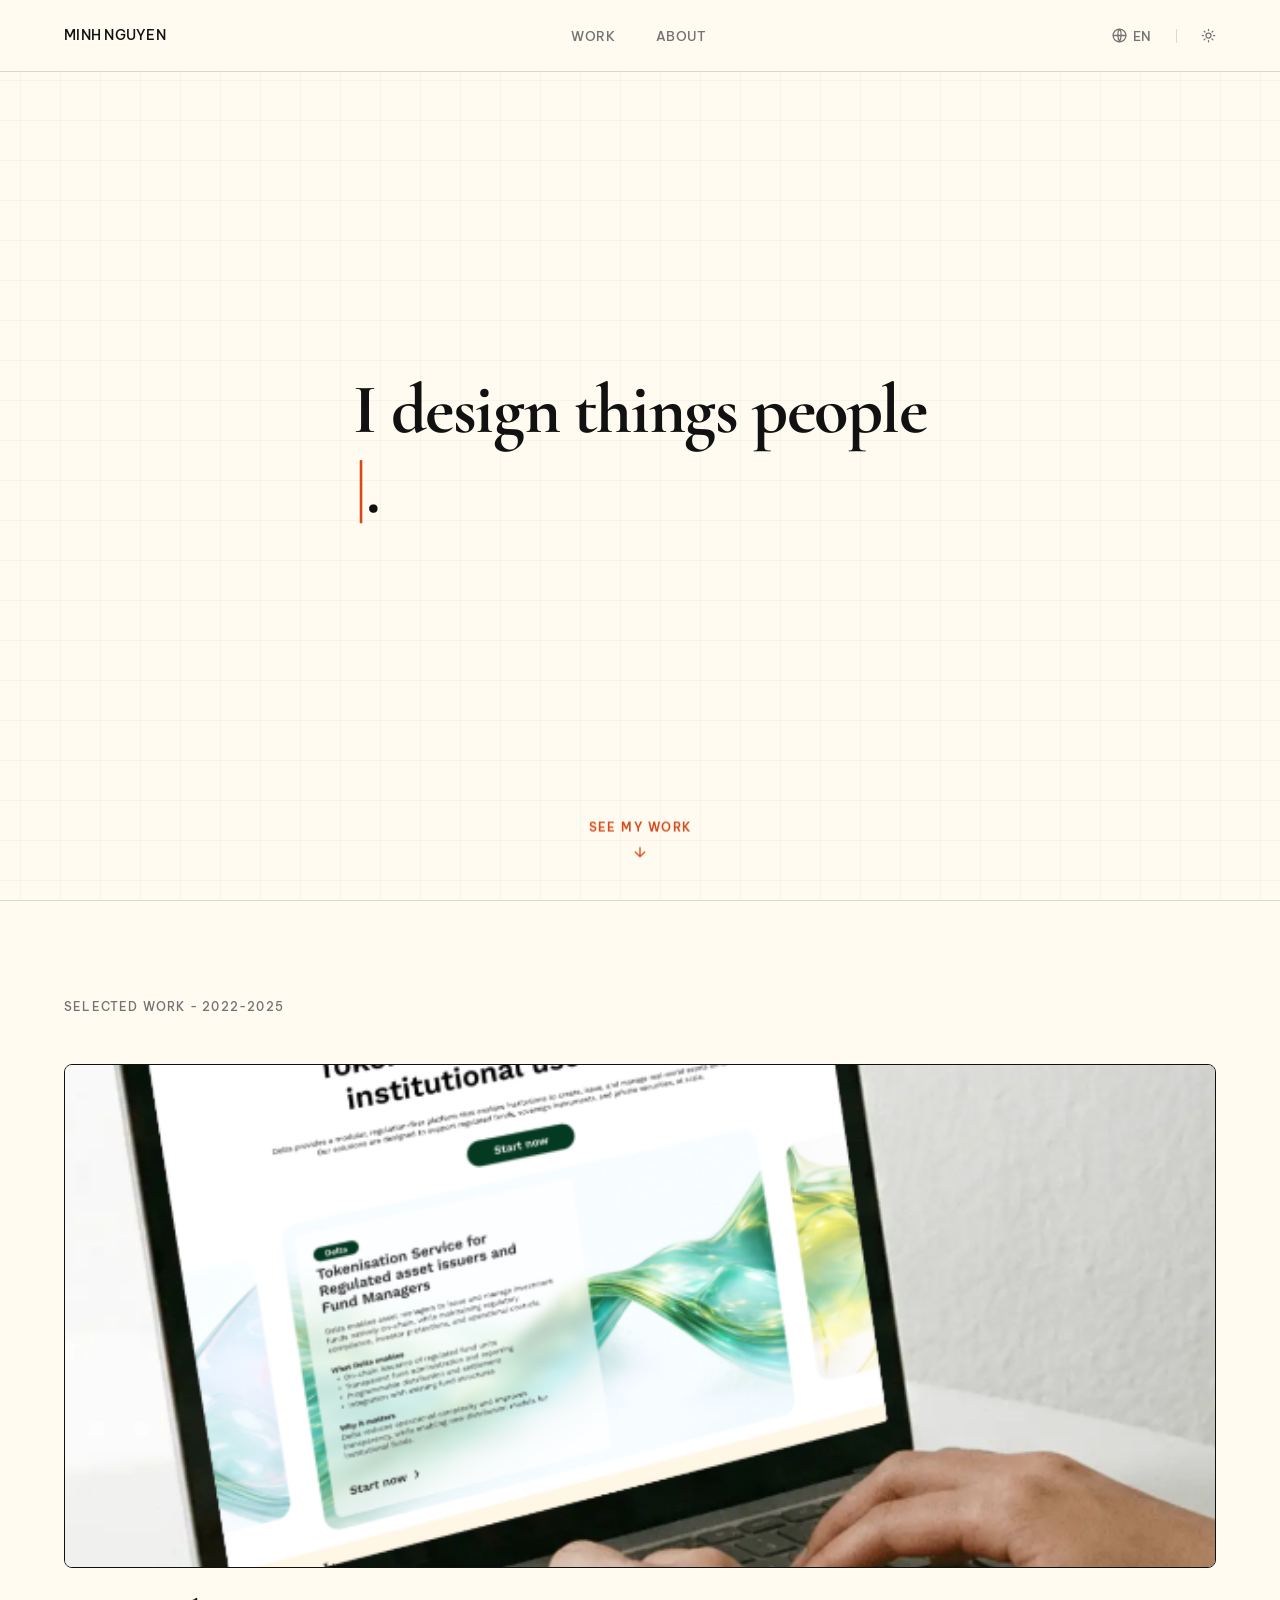
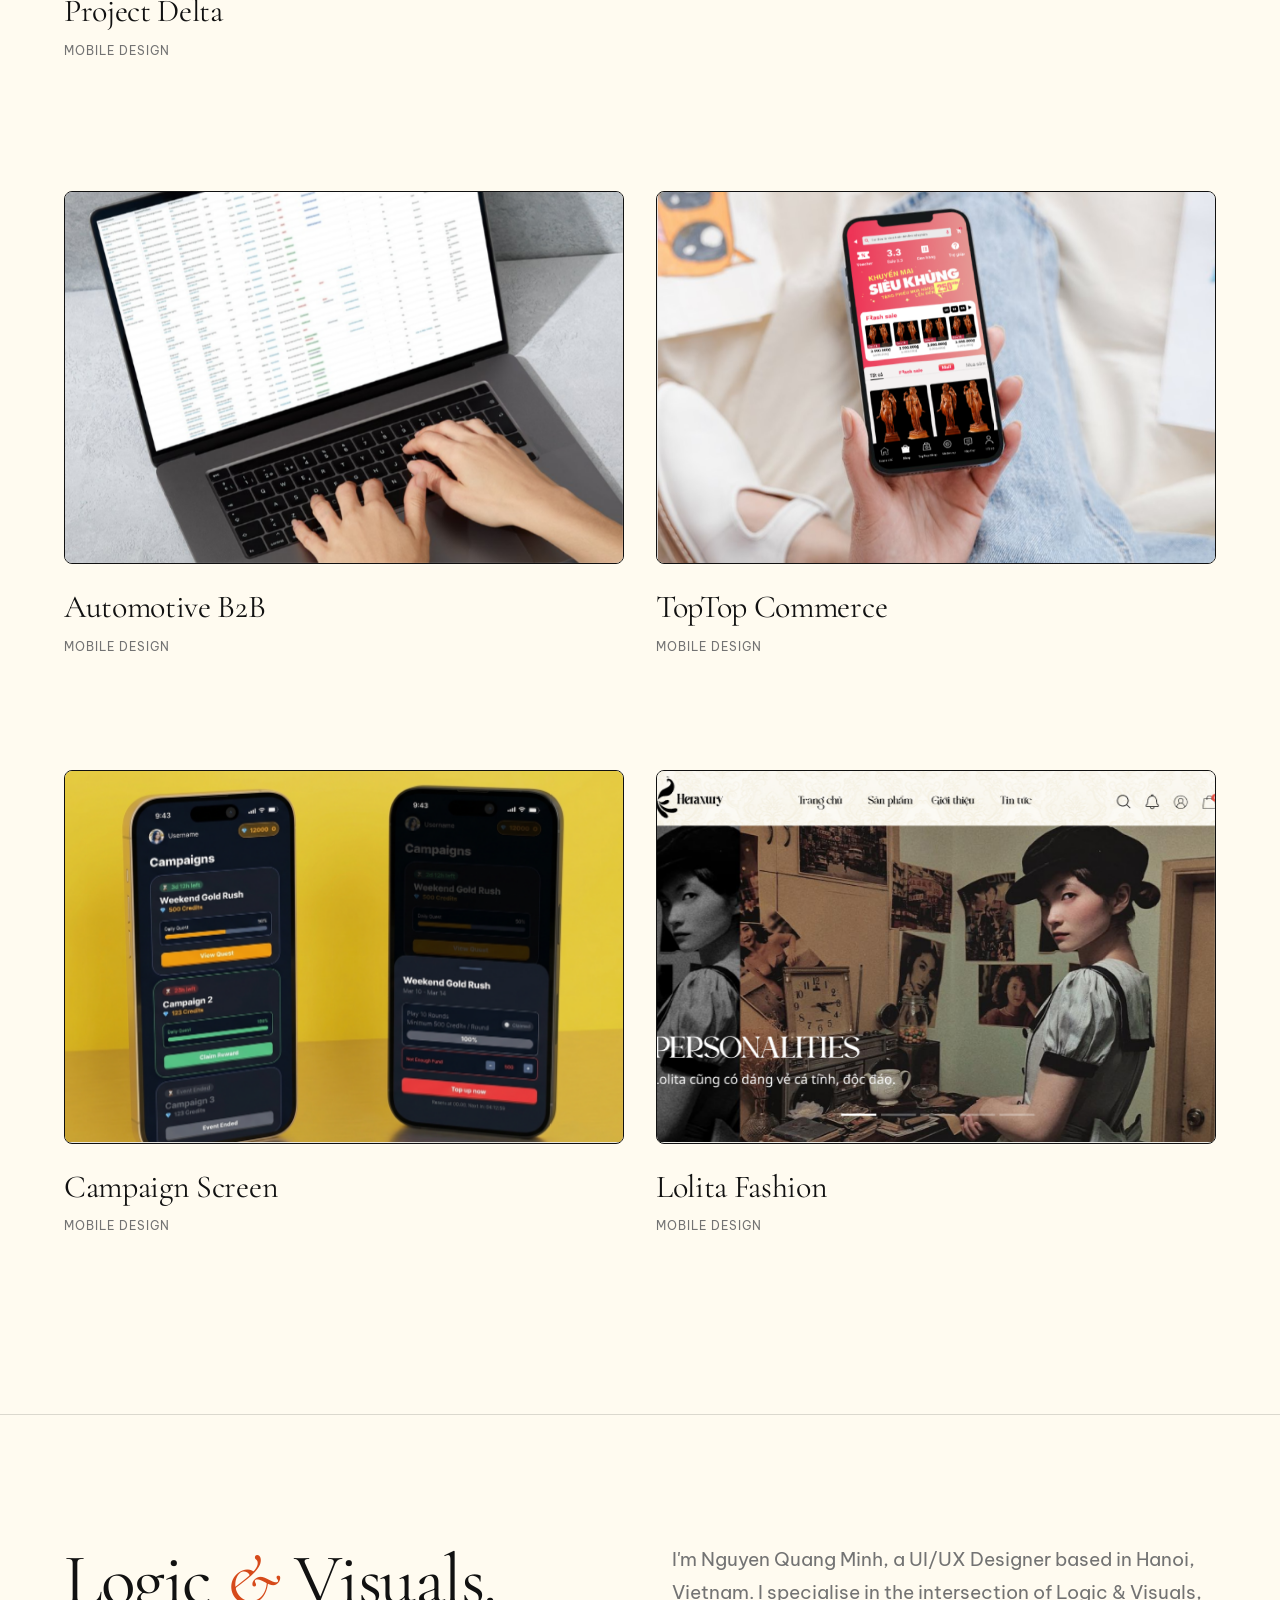
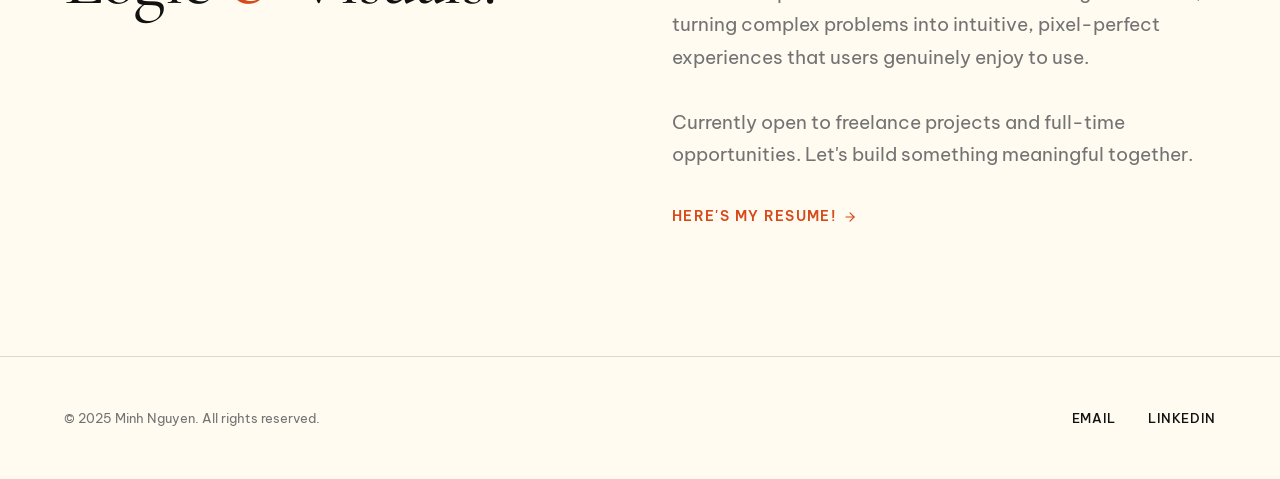
==== index.html @ 02932c45 "15052026" ====
<!doctype html>
<html lang="en">
  <head>
    <meta charset="UTF-8" />
    <meta name="viewport" content="width=device-width, initial-scale=1.0" />
    <meta name="description" content="Nguyen Quang Minh-UI/UX Designer based in Hanoi. I craft digital experiences that balance business goals with genuine human needs." />
    <title>Minh Nguyen-UI/UX Designer</title>

    <script>
      /* lang+theme bootstrap */ (function () {
        var l = localStorage.getItem("lang");
        if (l === "vi") document.documentElement.lang = "vi";
        var t = localStorage.getItem("theme");
        if (t === "dark") document.documentElement.dataset.theme = "dark";
      })();
    </script>

    <!-- --------------------------------------------------------------------------- Strict Typography Pair --------------------------------------------------------------------------- -->
    <link rel="preconnect" href="https://fonts.googleapis.com" />
    <link rel="preconnect" href="https://fonts.gstatic.com" crossorigin />
    <link href="https://fonts.googleapis.com/css2?family=Cormorant+Garamond:ital,wght@0,300;0,400;0,500;0,600;1,300;1,400;1,500;1,600&family=Be+Vietnam+Pro:ital,wght@0,300;0,400;0,500;1,300;1,400&display=swap" rel="stylesheet" />

    <!-- --------------------------------------------------------------------------- Styles --------------------------------------------------------------------------- -->
    <link rel="stylesheet" href="styles.css" />
  </head>
  <body>
    <!-- --------------------------------------------------------------------------- ── NAV ── --------------------------------------------------------------------------- -->
    <nav>
      <a href="#" class="nav-logo">Minh Nguyen</a>
      <ul class="nav-links">
        <li><a href="#work" data-i18n="nav.work">Work</a></li>
        <li><a href="#about" data-i18n="nav.about">About</a></li>
      </ul>
      <div class="nav-controls">
        <button class="nav-btn" id="langBtn" aria-label="Switch language">
          <svg viewBox="0 0 14 14" fill="none" aria-hidden="true">
            <circle cx="7" cy="7" r="6" stroke="currentColor" stroke-width="1.2" />
            <path d="M7 1c-2 2-2 8 0 12M7 1c2 2 2 8 0 12M1 7h12" stroke="currentColor" stroke-width="1.2" />
          </svg>
          <span id="langLabel">VI</span>
        </button>
        <div class="nav-divider" aria-hidden="true"></div>
        <button class="nav-btn" id="themeBtn" aria-label="Switch theme">
          <svg id="iconSun" viewBox="0 0 24 24" fill="none" stroke="currentColor" stroke-width="2" stroke-linecap="round" stroke-linejoin="round" aria-hidden="true">
            <circle cx="12" cy="12" r="4" />
            <path d="M12 2v2M12 20v2M4.93 4.93l1.41 1.41M17.66 17.66l1.41 1.41M2 12h2M20 12h2M4.93 19.07l1.41-1.41M17.66 6.34l1.41-1.41" />
          </svg>
          <svg id="iconMoon" viewBox="0 0 24 24" fill="none" stroke="currentColor" stroke-width="2" stroke-linecap="round" stroke-linejoin="round" aria-hidden="true">
            <path d="M12 3a6 6 0 0 0 9 9 9 9 0 1 1-9-9Z" />
          </svg>
        </button>
      </div>
    </nav>

    <!-- --------------------------------------------------------------------------- ── HERO ── --------------------------------------------------------------------------- -->
    <header class="hero">
      <div class="container hero-content">
        <h1 class="hero-headline fade-up">
          <span id="heroBase" class="tw-static">
            <span class="lang-en">I design things people</span>
            <span class="lang-vi">Tôi thiết kế những sản phẩm</span>
          </span>
          <span class="tw-dynamic"> <em id="typewriterWord">love to use</em><span class="tw-cursor">|</span>. </span>
        </h1>
      </div>
      <a href="#work" class="hero-bounce fade-up" id="heroCta" style="transition-delay: 0.15s">
        <span>
          <span class="lang-en">See my work</span>
          <span class="lang-vi">Xem các dự án</span>
        </span>
        <svg width="16" height="16" viewBox="0 0 24 24" fill="none" stroke="currentColor" stroke-width="2" stroke-linecap="round" stroke-linejoin="round" aria-hidden="true">
          <path d="M12 5v14M5 12l7 7 7-7" />
        </svg>
      </a>
    </header>

    <hr class="divider" />

    <!-- --------------------------------------------------------------------------- -- SELECTED WORK -- --------------------------------------------------------------------------- -->
    <section class="works-section" id="work">
      <div class="container">
        <span class="section-title fade-up">
          <span class="lang-en">Selected Work - 2022-2025</span>
          <span class="lang-vi">Dự án tiêu biểu</span>
        </span>

        <div class="works-grid">
          <a href="project_Project Delta.html" class="work-item feature-full fade-up">
            <div class="work-image">
              <img src="img/delta project/Project Delta Thumbnail.png?v=2" alt="Project Delta" loading="lazy" />
            </div>
            <div class="work-meta">
              <div>
                <h3 class="work-title">
                  <span class="lang-en">Project Delta</span>
                  <span class="lang-vi">Dự án Delta</span>
                </h3>
                <span class="work-tag">
                  <span class="lang-en">Mobile Design</span>
                  <span class="lang-vi">Thiết kế Ứng dụng Di động</span>
                </span>
              </div>
            </div>
          </a>

          <a href="project_automotives.html" class="work-item half-width fade-up">
            <div class="work-image">
              <img src="img/Automotives project/Automotives Thumbnail.png?v=2" alt="Automotives System Design" loading="lazy" />
            </div>
            <div class="work-meta">
              <div>
                <h3 class="work-title">
                  <span class="lang-en">Automotive B2B</span>
                  <span class="lang-vi">Automotive B2B</span>
                </h3>
                <span class="work-tag">
                  <span class="lang-en">Mobile Design</span>
                  <span class="lang-vi">Thiết kế Mobile</span>
                </span>
              </div>
            </div>
          </a>

          <a href="project_toptop.html" class="work-item half-width fade-up">
            <div class="work-image">
              <img src="img/Toptop project/Toptop thumbnail.png?v=2" alt="TopTop Social E-commerce" loading="lazy" />
            </div>
            <div class="work-meta">
              <div>
                <h3 class="work-title">
                  <span class="lang-en">TopTop Commerce</span>
                  <span class="lang-vi">Social Commerce</span>
                </h3>
                <span class="work-tag">
                  <span class="lang-en">Mobile Design</span>
                  <span class="lang-vi">Thiết kế Mobile</span>
                </span>
              </div>
            </div>
          </a>

          <a href="project_s1.html" class="work-item half-width fade-up">
            <div class="work-image">
              <img src="img/small project 1/Project 1 Thumbnail.png?v=2" alt="Game App Campaign Screen" loading="lazy" />
            </div>
            <div class="work-meta">
              <div>
                <h3 class="work-title">
                  <span class="lang-en">Campaign Screen</span>
                  <span class="lang-vi">Campaign Screen</span>
                </h3>
                <span class="work-tag">
                  <span class="lang-en">Mobile Design</span>
                  <span class="lang-vi">Thiết kế Mobile</span>
                </span>
              </div>
            </div>
          </a>

          <a href="project_heraxury.html" class="work-item half-width fade-up">
            <div class="work-image">
              <img src="img/heraxury project/Heraxury Thumbnail.png?v=2" alt="Lolita Fashion" loading="lazy" />
            </div>
            <div class="work-meta">
              <div>
                <h3 class="work-title">
                  <span class="lang-en">Lolita Fashion</span>
                  <span class="lang-vi">Thời trang Lolita</span>
                </h3>
                <span class="work-tag">
                  <span class="lang-en">Mobile Design</span>
                  <span class="lang-vi">Thiết kế Mobile</span>
                </span>
              </div>
            </div>
          </a>
        </div>
      </div>
    </section>

    <hr class="divider" />

    <!-- --------------------------------------------------------------------------- ── ABOUT & CONTACT ── --------------------------------------------------------------------------- -->
    <section class="about-section" id="about">
      <div class="container">
        <div class="about-grid">
          <div class="about-left fade-up">
            <h2>
              <span class="lang-en">Logic <em>&amp;</em> Visuals.</span>
              <span class="lang-vi">Logic <em>&amp;</em> Visuals.</span>
            </h2>
          </div>
          <div class="about-right fade-up" style="transition-delay: 0.1s">
            <p>
              <span class="lang-en">I'm Nguyen Quang Minh, a UI/UX Designer based in Hanoi, Vietnam. I specialise in the intersection of Logic & Visuals, turning complex problems into intuitive, pixel-perfect experiences that users genuinely enjoy to use.</span>
              <span class="lang-vi">Tôi là Nguyễn Quang Minh, một nhà thiết kế UI/UX tại Hà Nội. Tôi chuyên sâu vào sự giao thoa giữa Logic & Visuals, biến những bài toán phức tạp thành những trải nghiệm trực quan, hoàn hảo tới từng pixel mà người dùng thực sự yêu thích.</span>
            </p>
            <p>
              <span class="lang-en">Currently open to freelance projects and full-time opportunities. Let's build something meaningful together.</span>
              <span class="lang-vi">Hiện đang tìm kiếm các dự án freelance và cơ hội làm việc toàn thời gian. Hãy cùng nhau tạo nên những điều ý nghĩa.</span>
            </p>

            <div style="margin-top: 1.5rem">
              <a href="files/Nguyen Quang Minh's resume_April-2026.pdf" target="_blank" style="font-family: var(--sans); font-size: 0.85rem; font-weight: 600; text-transform: uppercase; letter-spacing: 0.1em; color: var(--accent); text-decoration: none; display: inline-flex; align-items: center; gap: 0.4rem; transition: opacity 0.2s" onmouseover="this.style.opacity = '0.8'" onmouseout="this.style.opacity = '1'">
                <span class="lang-en">HERE'S MY RESUME!</span>
                <span class="lang-vi">XEM QUA CV CỦA TÔI!</span>
                <svg width="14" height="14" viewBox="0 0 24 24" fill="none" stroke="currentColor" stroke-width="2" stroke-linecap="round" stroke-linejoin="round">
                  <path d="M5 12h14"></path>
                  <path d="m12 5 7 7-7 7"></path>
                </svg>
              </a>
            </div>
          </div>
        </div>
      </div>
    </section>

    <hr class="divider" />

    <button class="back-to-top" id="backToTop" aria-label="Back to top">
      <svg viewBox="0 0 24 24" fill="none" stroke="currentColor" stroke-width="2" stroke-linecap="round" stroke-linejoin="round">
        <path d="M12 19V5M5 12l7-7 7 7" />
      </svg>
    </button>

    <script src="script.js"></script>
    <footer>
      <div class="container footer-inner">
        <p class="footer-copy">© 2025 Minh Nguyen. All rights reserved.</p>
        <ul class="footer-links">
          <li>
            <a href="https://mail.google.com/mail/?view=cm&fs=1&to=minh.nguyen.workmail01@gmail.com" target="_blank"> Email </a>
          </li>
          <li>
            <a href="https://www.linkedin.com/in/nq-minh-477401239/" target="_blank" rel="noopener">LinkedIn</a>
          </li>
        </ul>
      </div>
    </footer>
  </body>
</html>
---- styles.css ----
/* =============================================
   MINH NGUYEN-PREMIUM PORTFOLIO  |  styles.css
   ============================================= */

*,
*::before,
*::after {
  box-sizing: border-box;
  margin: 0;
  padding: 0;
}

:root {
  /* Editorial Palette */
 --bg: #fffbf0; /* Warm Yellowish Paper */
 --fg: #111111;
 --fg-muted: #737373;
 --accent: #d64a1a;
 --card-bg: #ecebe6;
  
  /* Dual Grid System */
 --grid-line: rgba(17, 17, 17, 0.03);   /* Faint graph paper */
 --border-line: rgba(17, 17, 17, 0.15); /* Stronger UI strokes */
 --nav-bg: rgba(255, 251, 240, 0.85); /* Note: updated to match #fffbf0 (rgb: 255, 251, 240) */

 --nav-h: 72px;
 --grid-size: 40px;
  
  /* Unified Spacing System */
 --gutter: clamp(24px, 5vw, 64px);
 --wrap: 1280px;

  /* Strict Typography Pair */
 --serif: "Cormorant Garamond", Georgia, serif;
 --sans: "Be Vietnam Pro", system-ui, sans-serif;
}

/* ── BILINGUAL SUPPORT ── */
html[lang="en"] .lang-vi {
  display: none !important;
}
html[lang="vi"] .lang-en {
  display: none !important;
}

[data-theme="dark"] {
 --bg: #111111;
 --fg: #f2f2f2;
 --fg-muted: #888888;
 --accent: #eb5e2b;
 --card-bg: #1a1a1a;
 --grid-line: rgba(242, 242, 242, 0.03); 
 --border-line: rgba(242, 242, 242, 0.2); 
 --nav-bg: rgba(17, 17, 17, 0.85);
}

/* Light mode: show sun (current state = light) */
#iconSun  { display: block; }
#iconMoon { display: none; }
/* Dark mode: show moon (current state = dark) */
[data-theme="dark"] #iconSun  { display: none; }
[data-theme="dark"] #iconMoon { display: block; }

html {
  scroll-behavior: smooth;
  font-size: 16px;
  background-color: var(--bg);
  background-image: 
    linear-gradient(var(--grid-line) 1px, transparent 1px),
    linear-gradient(90deg, var(--grid-line) 1px, transparent 1px);
  background-size: var(--grid-size) var(--grid-size);
  background-position: center top;
  background-attachment: fixed;
}

body {
  font-family: var(--sans);
  color: var(--fg);
  font-size: 1rem;
  line-height: 1.6;
  overflow-x: hidden;
 -webkit-font-smoothing: antialiased;
 -moz-osx-font-smoothing: grayscale;
  transition: background 0.4s ease, color 0.4s ease;
}

::selection {
  background: var(--fg);
  color: var(--bg);
}

/* ── UTILITY CONTAINERS ── */
.container {
  max-width: var(--wrap);
  margin-left: auto;
  margin-right: auto;
  padding-left: var(--gutter);
  padding-right: var(--gutter);
}

.divider {
  height: 1px;
  background-color: var(--border-line);
  width: 100%;
  margin: 0;
  border: none;
}

/* ── NAV ── */
nav {
  position: fixed;
  top: 0;
  left: 0;
  right: 0;
  height: var(--nav-h);
  display: flex;
  align-items: center;
  justify-content: space-between;
  padding: 0 var(--gutter);
  z-index: 100;
  background: var(--nav-bg);
  backdrop-filter: blur(12px);
 -webkit-backdrop-filter: blur(12px);
  border-bottom: 1px solid var(--border-line);
  transition: background 0.4s ease, border-color 0.4s ease;
}

.nav-logo {
  font-family: var(--sans);
  font-size: 0.85rem;
  font-weight: 500;
  letter-spacing: 0.02em;
  text-transform: uppercase;
  text-decoration: none;
  color: var(--fg);
}

.nav-links {
  display: flex;
  gap: 2.5rem;
  list-style: none;
}

.nav-links a {
  font-size: 0.8rem;
  font-weight: 500;
  color: var(--fg-muted);
  text-decoration: none;
  letter-spacing: 0.04em;
  text-transform: uppercase;
  transition: color 0.3s cubic-bezier(0.25, 0.46, 0.45, 0.94);
}

.nav-links a:hover {
  color: var(--fg);
}

.nav-controls {
  display: flex;
  align-items: center;
  gap: 1.5rem;
}

.nav-btn {
  background: none;
  border: none;
  padding: 0;
  cursor: pointer;
  font-family: var(--sans);
  font-size: 0.8rem;
  font-weight: 500;
  letter-spacing: 0.04em;
  text-transform: uppercase;
  color: var(--fg-muted);
  transition: color 0.3s;
  display: flex;
  align-items: center;
  gap: 0.4rem;
}

.nav-btn:hover {
  color: var(--fg);
}

.nav-btn svg {
  width: 15px;
  height: 15px;
}

.nav-divider {
  width: 1px;
  height: 14px;
  background: var(--border-line);
}

/*--MINIMAL HERO--*/
.hero {
  height: 100svh;
  display: flex;
  flex-direction: column;
  padding-top: var(--nav-h);
}

.hero-content {
  flex: 1;
  display: flex;
  flex-direction: column;
  justify-content: center;
  max-width: 1100px;
}

.hero-headline {
  font-family: var(--serif);
  font-size: clamp(2.6rem, 5.5vw, 5rem);
  font-weight: 700;
  line-height: calc(var(--grid-size) * 2); padding-top: 10px;
  letter-spacing:-0.02em;
  color: var(--fg);
  margin-bottom: 0px;
  text-wrap: balance;
}

.hero-headline em {
  font-style: italic;
  color: var(--accent);
}

.hero-sub {
  font-size: clamp(1rem, 1.6vw, 1.2rem);
  color: var(--fg-muted);
  max-width: 48ch;
  line-height: 1.75;
  font-weight: 400;
}

/* Typewriter two-line structure */
.tw-static,
.tw-dynamic {
  display: block;
}

/* Typewriter cursor blink */
.tw-cursor {
  display: inline-block;
  color: var(--accent);
  font-weight: 300;
  animation: blink 1s step-end infinite;
  margin-left: 2px;
}

@keyframes blink {
  0%, 100% { opacity: 1; }
  50%       { opacity: 0; }
}

/* Bouncing See my work CTA--pinned to bottom, centered */
.hero-bounce {
  display: flex;
  flex-direction: column;
  align-items: center;
  gap: 0.4rem;
  font-family: var(--sans);
  font-size: 0.75rem;
  font-weight: 600;
  text-transform: uppercase;
  letter-spacing: 0.12em;
  color: var(--accent);
  text-decoration: none;
  padding-bottom: 2.5rem;
  width: 100%;
  animation: gentleBob 2.2s ease-in-out infinite;
  will-change: transform;
  transition: color 0.2s, opacity 0.2s;
}

.hero-bounce:hover {
  opacity: 0.8;
}

@keyframes gentleBob {
  0%, 100% { transform: translateY(0); }
  50%       { transform: translateY(6px); }
}

/*--BACK TO TOP--*/
.back-to-top {
  position: fixed;
  bottom: 2rem;
  right: 2rem;
  width: 44px;
  height: 44px;
  display: flex;
  align-items: center;
  justify-content: center;
  border: 1px solid var(--border-line);
  border-radius: 50%;
  background: var(--nav-bg);
  backdrop-filter: blur(12px);
 -webkit-backdrop-filter: blur(12px);
  color: var(--fg-muted);
  cursor: pointer;
  z-index: 90;
  opacity: 0;
  transform: translateY(8px);
  transition: opacity 0.3s ease, transform 0.3s ease, color 0.2s, border-color 0.2s;
  pointer-events: none;
}

.back-to-top.visible {
  opacity: 1;
  transform: translateY(0);
  pointer-events: auto;
}

.back-to-top:hover {
  color: var(--fg);
  border-color: var(--fg-muted);
}

.back-to-top svg {
  width: 16px;
  height: 16px;
}

/* ── WORKS (PREMIUM GRID) ── */
.works-section {
  padding: 6rem 0 8rem;
}

.section-title {
  font-family: var(--sans);
  font-size: 0.75rem;
  font-weight: 500;
  text-transform: uppercase;
  letter-spacing: 0.1em;
  color: var(--fg-muted);
  margin-bottom: 3rem;
  display: block;
}

/* Editorial offset grid */
.works-grid {
  display: grid;
  grid-template-columns: repeat(12, 1fr);
  gap: 4rem 2rem;
}

.work-item {
  display: flex;
  flex-direction: column;
  text-decoration: none;
  color: var(--fg);
}

/* Balanced Geometric Grid System */
.work-item.feature-full {
  grid-column: 1 /-1;
  margin-bottom: 4rem;
}
.work-item.half-width {
  grid-column: span 6;
  margin-bottom: 3rem;
}
.work-item.feature-full .work-image {
  aspect-ratio: 16 / 7;
}
/* Ensure clean stacking on tablet/mobile */
@media (max-width: 991px) {
  .work-item.half-width {
    grid-column: 1 /-1;
  }
}

.work-image {
  position: relative;
  width: 100%;
  aspect-ratio: 3 / 2; /* Harmonized ratio for geometric grid */
  overflow: hidden;
  background: var(--card-bg);
  border-radius: 8px;
  margin-bottom: 1.5rem;
  border: 1px solid var(--fg);
  transition:
    border-color 0.4s cubic-bezier(0.2, 0, 0, 1),
    transform 0.4s cubic-bezier(0.2, 0, 0, 1);
}

/* Feature centerpiece maintains its cinematic scale */
.work-item.feature-full .work-image {
  aspect-ratio: 16 / 7;
}

.work-item:hover .work-image {
  border-color: var(--accent);
  transform: translateY(-4px);
}

.work-image img {
  width: 100%;
  height: 100%;
  object-fit: cover;
  transition: transform 0.8s cubic-bezier(0.25, 1, 0.5, 1);
  will-change: transform;
}

.work-item:hover .work-image img {
  transform: scale(1.03);
}

/* Twin image hover reveal */
.work-image .img-hover {
  position: absolute;
  top: 0; left: 0;
  opacity: 0;
  transition: opacity 0.5s ease;
}

.work-item:hover .img-hover {
  opacity: 1;
}

.work-meta {
  display: flex;
  justify-content: space-between;
  align-items: baseline;
  gap: 1rem;
}

.work-title {
  font-family: var(--serif);
  font-size: 2rem;
  font-weight: 400;
  line-height: 1.2;
  letter-spacing:-0.01em;
  margin-bottom: 0.4rem;
}

.work-tag {
  font-size: 0.75rem;
  text-transform: uppercase;
  letter-spacing: 0.08em;
  color: var(--fg-muted);
}

/* ── ABOUT & CONTACT ── */
.about-section {
  padding: 8rem 0;
}

.about-grid {
  display: grid;
  grid-template-columns: 1fr 1fr;
  gap: 4rem;
}

.about-left h2 {
  font-family: var(--serif);
  font-size: clamp(3rem, 6vw, 4.5rem);
  font-weight: 400;
  line-height: 1.05;
  letter-spacing:-0.02em;
  margin-bottom: 2rem;
}

.about-left h2 em {
  font-style: italic;
  color: var(--accent);
}

.about-right p {
  font-size: 1.2rem;
  line-height: 1.7;
  color: var(--fg-muted);
  max-width: 44ch;
  margin-bottom: 2rem;
}

.about-right p strong {
  color: var(--fg);
  font-weight: 500;
}

.skills-list {
  display: flex;
  flex-wrap: wrap;
  gap: 0.6rem;
  margin-top: 3rem;
}

.skill-tag {
  font-size: 0.75rem;
  text-transform: uppercase;
  letter-spacing: 0.08em;
  padding: 0.8rem;
  border: 1px solid var(--border-line);
  border-radius: 100px;
  color: var(--fg);
}

/* ── FOOTER ── */
footer {
  padding: 3rem 0;
}

.footer-inner {
  display: flex;
  justify-content: space-between;
  align-items: center;
}

.footer-copy {
  font-size: 0.8rem;
  color: var(--fg-muted);
}

.footer-links {
  display: flex;
  gap: 2rem;
  list-style: none;
}

.footer-links a {
  font-size: 0.8rem;
  font-weight: 500;
  color: var(--fg);
  text-decoration: none;
  text-transform: uppercase;
  letter-spacing: 0.05em;
  transition: color 0.3s;
}

.footer-links a:hover {
  color: var(--accent);
}

/* ── ANIMATIONS ── */
.fade-up {
  opacity: 0;
  transform: translateY(30px);
  transition: opacity 1s cubic-bezier(0.2, 0.8, 0.2, 1), transform 1s cubic-bezier(0.2, 0.8, 0.2, 1);
}

.fade-up.visible {
  opacity: 1;
  transform: translateY(0);
}

/* ── RESPONSIVE ── */
@media (max-width: 1024px) {
  .work-item.large,
  .work-item.small,
  .work-item.medium-left,
  .work-item.medium-right {
    grid-column: span 12;
    margin-top: 0;
    margin-bottom: 4rem;
  }
  
  .works-grid {
    gap: 0;
  }
}

@media (max-width: 768px) {
  .nav-links {
    display: none;
  }

  .about-grid {
    grid-template-columns: 1fr;
    gap: 3rem;
  }

  .footer-inner {
    flex-direction: column;
    align-items: flex-start;
    gap: 1.5rem;
  }
}
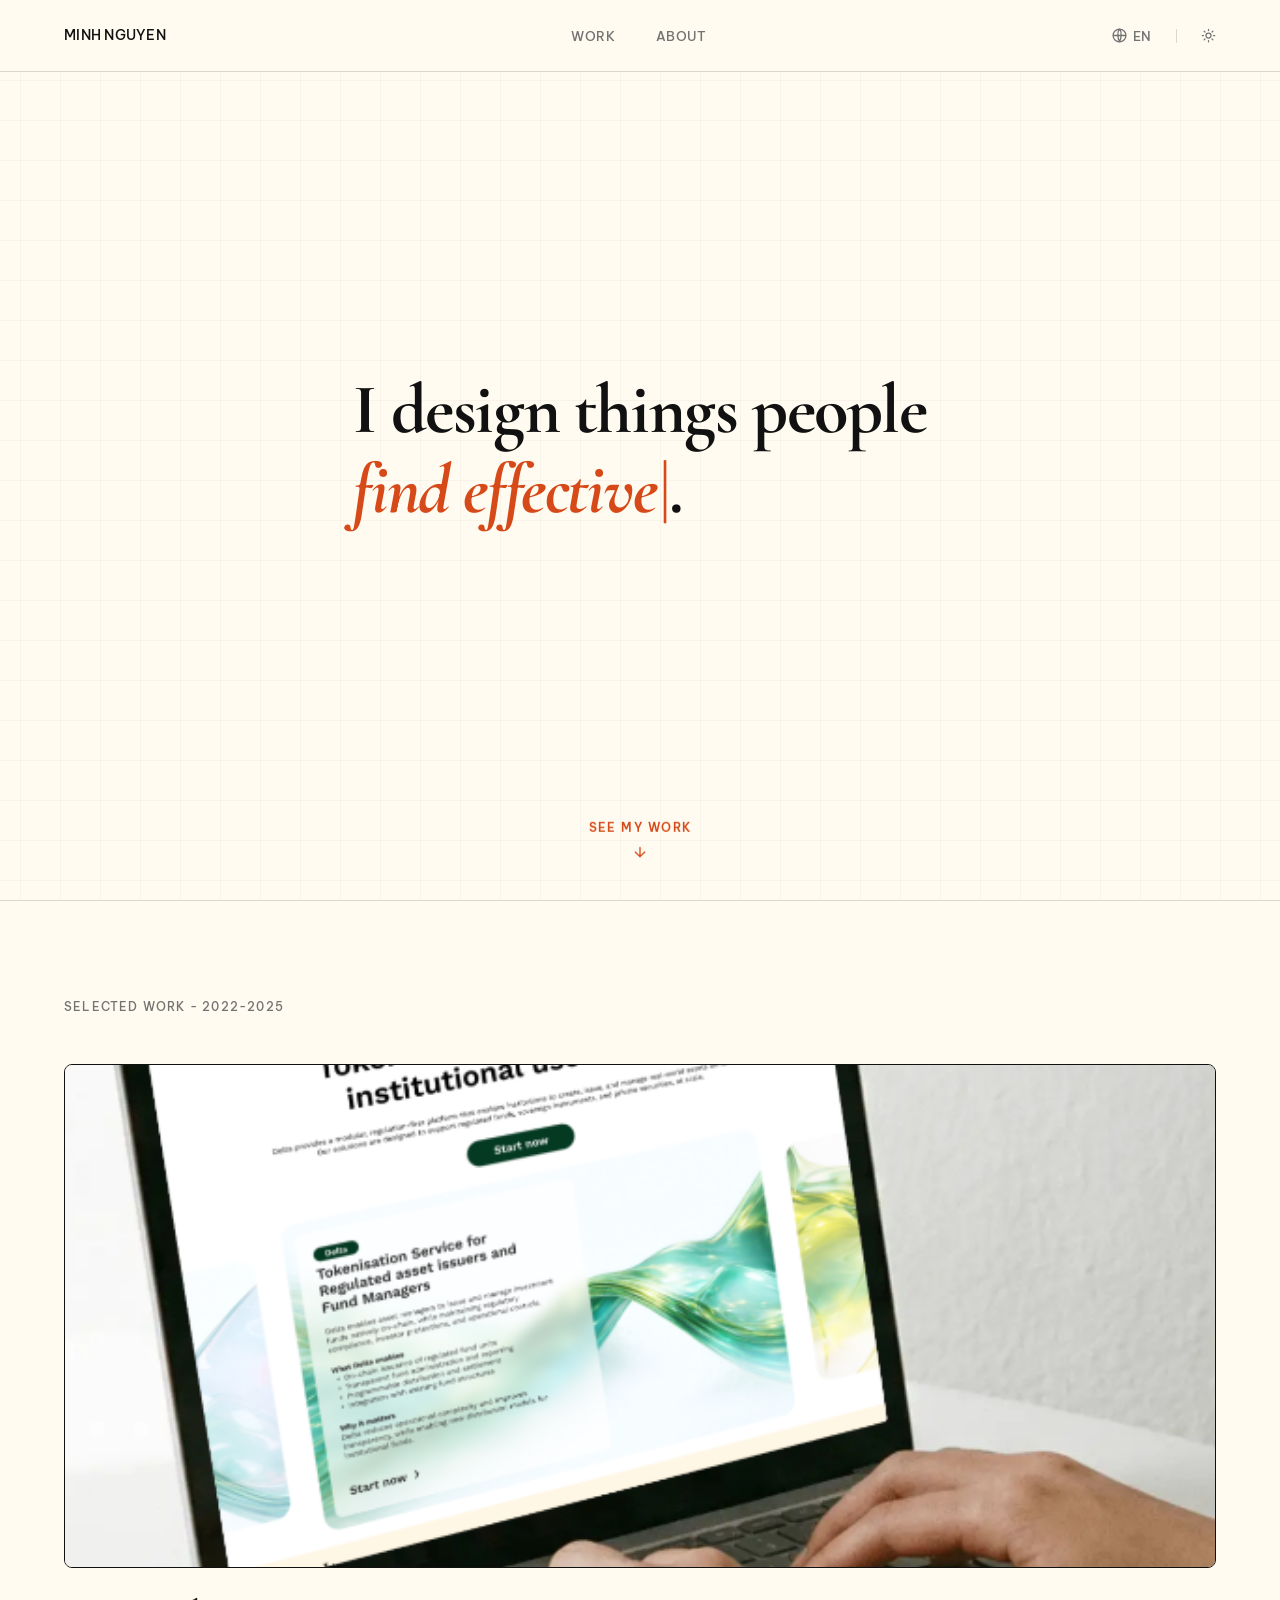
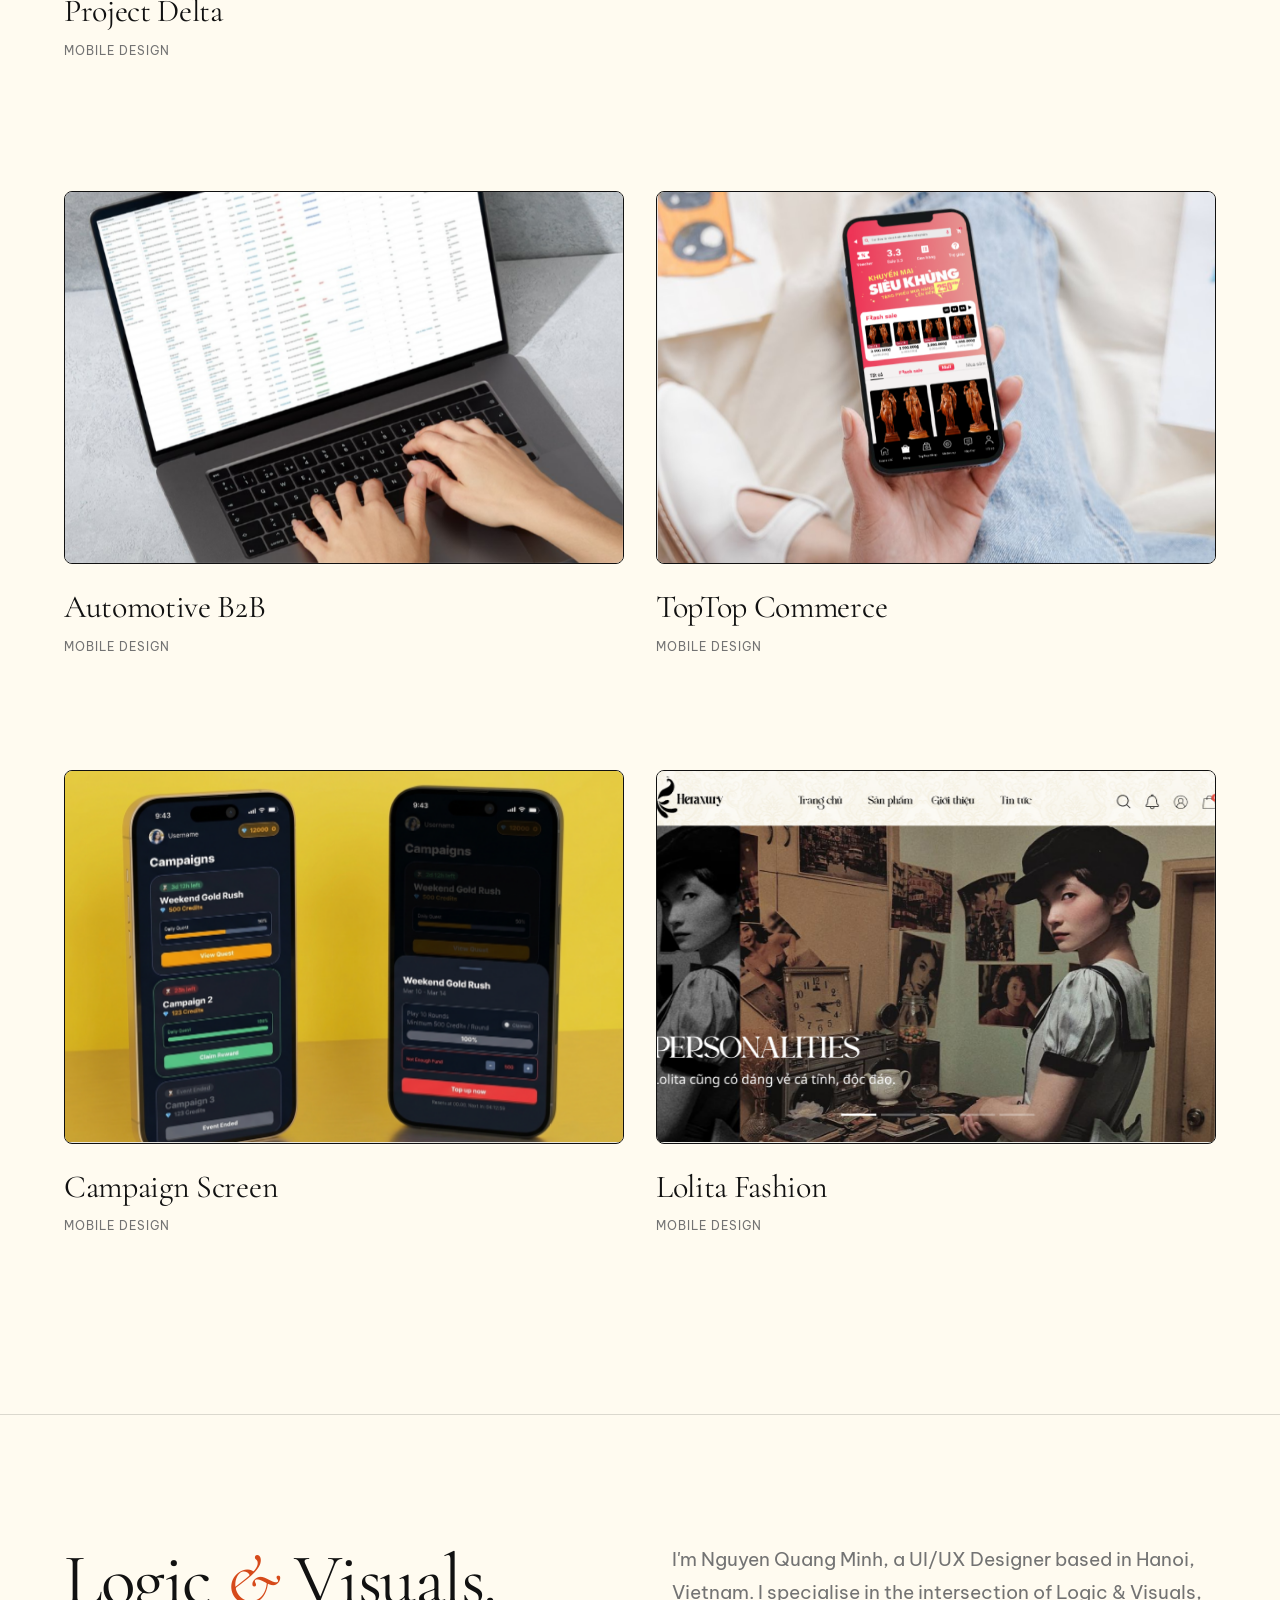
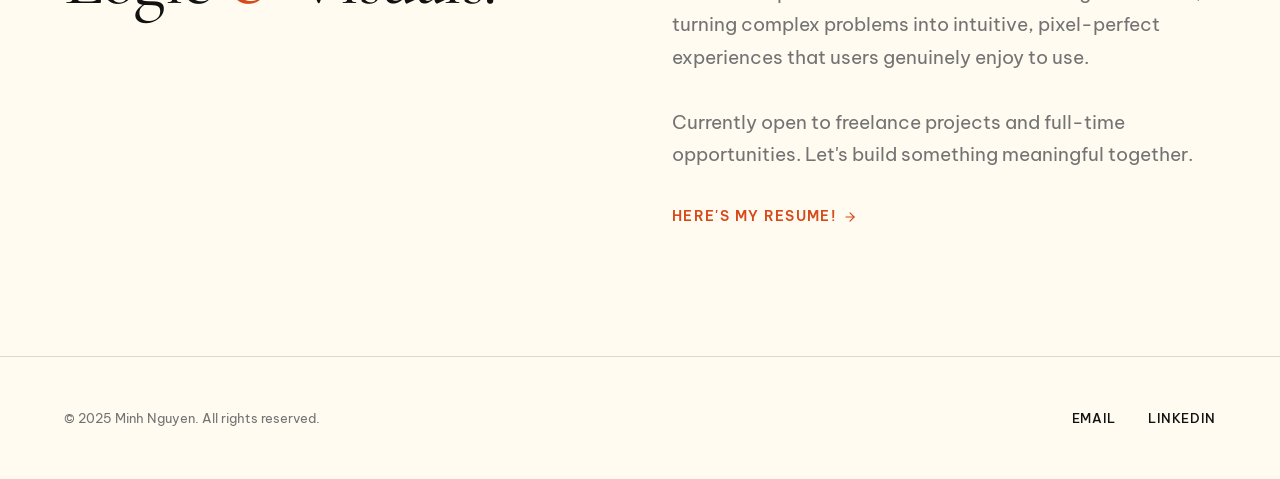
==== commit a457fd3c: "2nd 15052026" ====
--- a/index.html
+++ b/index.html
@@ -58,7 +58,7 @@
         <h1 class="hero-headline fade-up">
           <span id="heroBase" class="tw-static">
             <span class="lang-en">I design things people</span>
-            <span class="lang-vi">Tôi thiết kế những sản phẩm</span>
+            <span class="lang-vi">Tôi thiết kế sản phẩm</span>
           </span>
           <span class="tw-dynamic"> <em id="typewriterWord">love to use</em><span class="tw-cursor">|</span>. </span>
         </h1>
@@ -97,7 +97,7 @@
                 </h3>
                 <span class="work-tag">
                   <span class="lang-en">Mobile Design</span>
-                  <span class="lang-vi">Thiết kế Ứng dụng Di động</span>
+                  <span class="lang-vi">Thiết kế Mobile</span>
                 </span>
               </div>
             </div>
